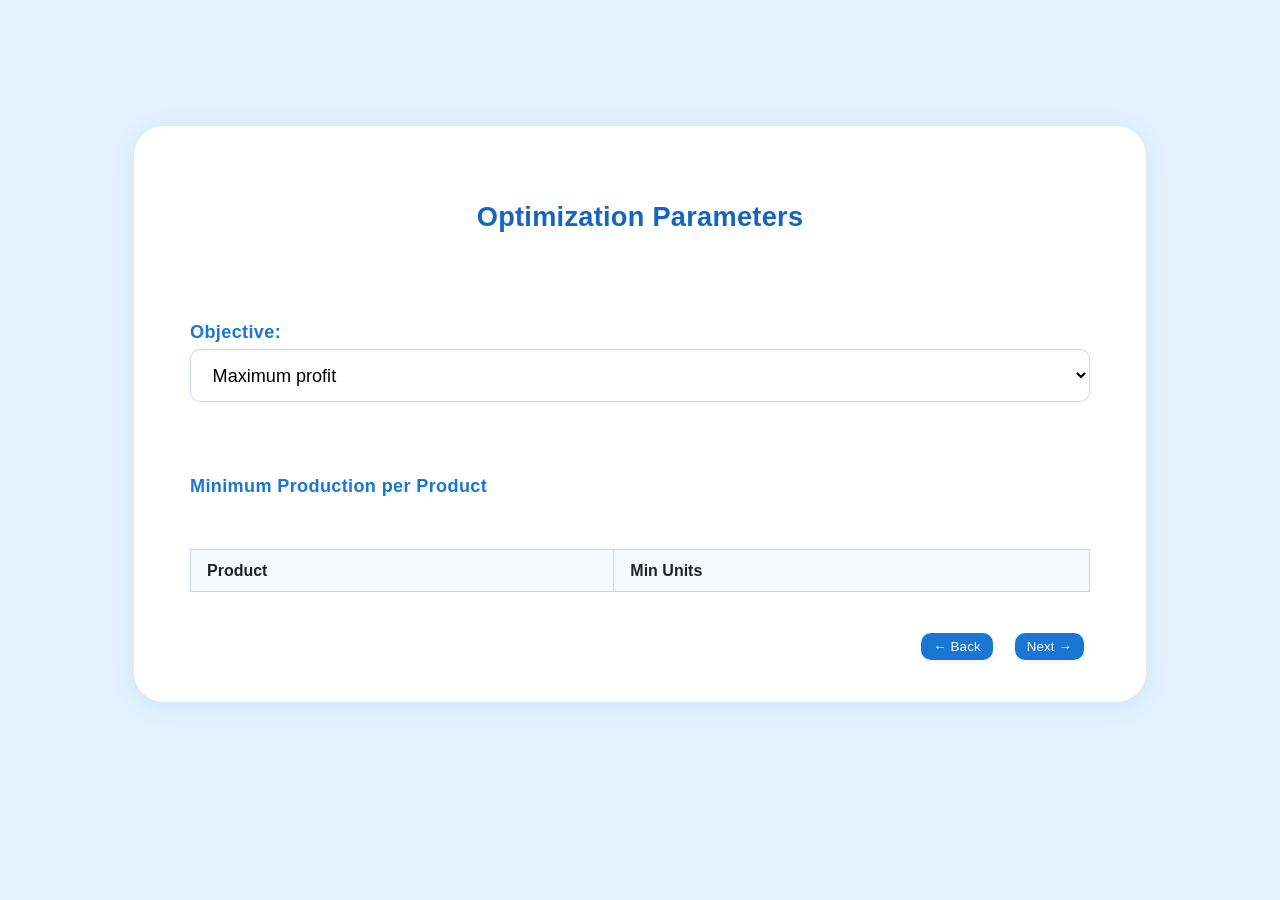
==== version 2/parameters.html @ d3a7b83c "multi page addition split the app into version 2 for multi page addition" ====
<!DOCTYPE html>
<html lang="en">
<head>
  <meta charset="UTF-8">
  <title>Optimization Parameters</title>
  <link rel="stylesheet" href="style.css">
</head>
<body>
  <div id="app-root">
    <div class="material-card">
      <h1 class="app-content-title">Optimization Parameters</h1>

      <label class="form-section-title">
        Objective:
        <select id="objective">
          <option value="maxProfit">Maximum profit</option>
          <option value="minInventory">Minimum inventory use</option>
          <option value="maxInventory">Maximum inventory use</option>
          <option value="minCarbon">Minimum carbon footprint</option>
        </select>
      </label>

      <h2 class="form-section-title">Minimum Production per Product</h2>
      <table id="constraintsTable">
        <thead>
          <tr>
            <th>Product</th>
            <th>Min Units</th>
          </tr>
        </thead>
        <tbody></tbody>
      </table>

		<div style="display: flex; gap: 1rem; justify-content: flex-end; width: 100%;">
			<button id="back-to-products-btn" class="selector-btn">← Back</button>
			<button id="apply-parameters-btn" class="selector-btn">Next →</button>
		</div>

    </div>
  </div>

  <script src="parameters.js"></script>
</body>
</html>
---- version 2/style.css ----
:root {
  --primary-blue: #1976d2;
  --primary-blue-dark: #1565c0;
  --primary-blue-light: #e3f2fd;
  --primary-accent: #2196f3;
  --surface: #fff;
  --on-primary: #fff;
  --on-surface: #222;
  --danger: #e43f5a;
  --danger-hover: #b90e2b;
  --card-shadow: 0 4px 24px 0 rgba(25, 118, 210, 0.10);
}

body {
  background: var(--primary-blue-light);
  font-family: 'Roboto', Arial, sans-serif;
  margin: 0;
  min-height: 100vh;
  color: var(--on-surface);
  box-sizing: border-box;
}

#app-root {
  min-height: 92vh;
  display: flex;
  flex-direction: column;
  align-items: center;
  justify-content: center;
}

.material-card {
  background: var(--surface);
  border-radius: 30px;
  box-shadow: var(--card-shadow);
  padding: 3.5rem 3.5rem 2.6rem 3.5rem;
  min-width: 340px;
  max-width: 900px;
  width: 100%;
  display: flex;
  flex-direction: column;
  align-items: center;
  gap: 2.2rem;
  position: relative;
}

.tool-usage-note {
  background: #fffde7;
  color: #5d5d00;
  border-radius: 16px;
  border: 1.5px solid #ffe082;
  box-shadow: 0 2px 10px 0 rgba(25, 118, 210, 0.06);
  padding: 1.45rem 1.3rem 1.25rem 1.3rem;
  font-size: 1.07rem;
  width: 100%;
  max-width: 900px;
  text-align: left;
  margin: 2.1rem auto 0 auto;
  line-height: 1.57;
  letter-spacing: 0.01em;
}

.app-content-title {
  font-size: 1.7rem;
  font-weight: 800;
  color: var(--primary-blue-dark);
  margin-bottom: 2.1rem;
  text-align: center;
  letter-spacing: 0.01em;
}

.form-section-title {
  color: var(--primary-blue);
  font-weight: 700;
  font-size: 1.13rem;
  margin-bottom: 1.1rem;
  margin-top: 2.2rem;
  width: 100%;
  text-align: left;
  letter-spacing: 0.02em;
}

.form-section-title:first-of-type {
  margin-top: 1.3rem;
}

.divider {
  border: none;
  border-top: 1.8px solid #e3eaf4;
  margin: 2.2rem 0 2.2rem 0;
  width: 100%;
}

table {
  width: 100%;
  border-collapse: collapse;
}

th,
td {
  border: 1px solid #c6d7ee;
  padding: 0.7rem 1rem;
  background: #f6faff;
  text-align: left;
}

button,
input[type="file"],
select {
  margin-right: 6px;
  margin-top: 6px;
}

button {
  padding: 6px 12px;
  cursor: pointer;
  border: none;
  border-radius: 10px;
  background: var(--primary-blue);
  color: var(--on-primary);
  letter-spacing: 0.01em;
  box-shadow: 0 2px 8px 0 rgba(25, 118, 210, 0.08);
  transition: background 0.18s;
}

button:hover:not(:disabled) {
  background: var(--primary-accent);
}

input,
select {
  padding: 0.9rem 1.1rem;
  font-size: 1.13rem;
  border: 1.7px solid #c6d7ee;
  border-radius: 10px;
  width: 100%;
  box-sizing: border-box;
  background: #fff;
  transition: border 0.2s, box-shadow 0.2s;
}

input:focus,
select:focus {
  border-color: var(--primary-blue);
  box-shadow: 0 2px 8px 0 #bbdefb66;
}

.back-btn {
  background: none;
  color: var(--primary-blue-dark);
  font-size: 1rem;
  padding: 0.5rem 0;
  display: flex;
  align-items: center;
  align-self: flex-start;
  margin-bottom: 0.7rem;
  font-weight: 500;
  transition: color 0.18s;
}

.back-btn .material-icons {
  font-size: 1.2rem;
  margin-right: 0.3rem;
}

.back-btn:hover {
  color: var(--primary-accent);
}

.footer {
  text-align: center;
  color: #8fa5c5;
  margin: 2rem 0 1rem 0;
  font-size: 0.97rem;
  letter-spacing: 0.05em;
}

@media (max-width: 1000px) {
  .material-card,
  .tool-usage-note {
    max-width: 98vw;
    box-sizing: border-box;
    padding-left: 0.6rem;
    padding-right: 0.6rem;
  }
}

@media (max-width: 700px) {
  .material-card,
  .tool-usage-note {
    padding: 1.3rem 0.6rem 1rem 0.6rem;
    min-width: unset;
    max-width: 98vw;
    border-radius: 0;
  }

  .app-content-title {
    font-size: 1.13rem;
  }

  .tool-usage-note {
    font-size: 0.98rem;
  }
}

.remove-btn {
  background: none;
  border: none;
  font-size: 1.2rem;
  color: var(--danger);
  cursor: pointer;
  padding: 0.2rem 0.6rem;
  transition: color 0.2s;
}
.remove-btn:hover {
  color: var(--danger-hover);
}
.selector-btn {
  display: flex;
  align-items: center;
  justify-content: center;
  gap: 0.4rem;
}

.dual-pane {
  display: flex;
  gap: 2rem;
  width: 100%;
  justify-content: space-between;
  flex-wrap: wrap;
}

.pane {
  background: #f6faff;
  border-radius: 20px;
  padding: 2rem;
  box-shadow: 0 2px 14px rgba(25, 118, 210, 0.08);
  flex: 1 1 400px;
  min-width: 300px;
  box-sizing: border-box;
}

.pane-left {
  max-width: 520px;
}

.pane-right {
  max-width: 340px;
}

@media (max-width: 800px) {
  .dual-pane {
    flex-direction: column;
  }
}
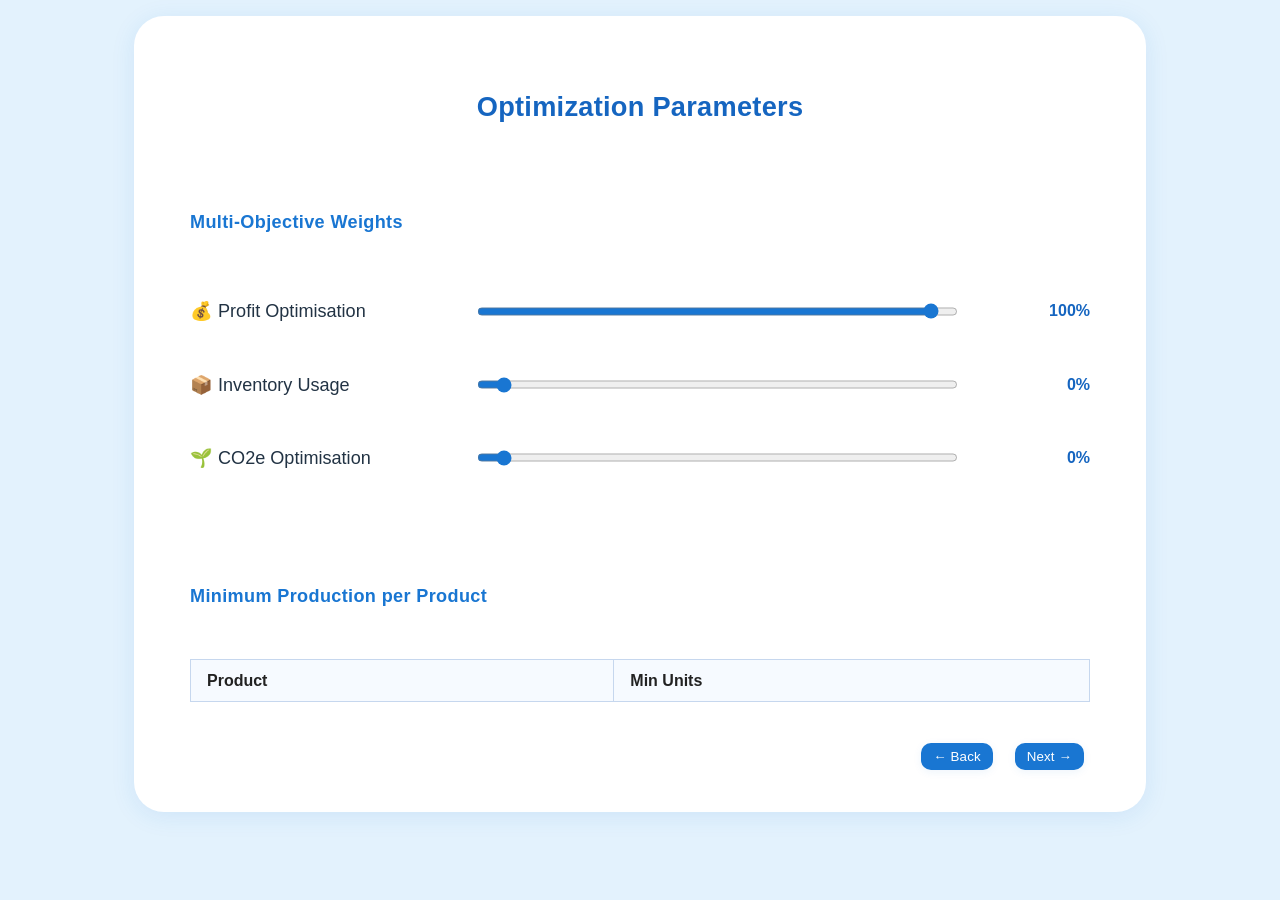
==== commit 9d949116: "Multi objective selection multi objective weighted selection added" ====
--- a/version 2/parameters.html
+++ b/version 2/parameters.html
@@ -9,16 +9,25 @@
   <div id="app-root">
     <div class="material-card">
       <h1 class="app-content-title">Optimization Parameters</h1>
-
-      <label class="form-section-title">
-        Objective:
-        <select id="objective">
-          <option value="maxProfit">Maximum profit</option>
-          <option value="minInventory">Minimum inventory use</option>
-          <option value="maxInventory">Maximum inventory use</option>
-          <option value="minCarbon">Minimum carbon footprint</option>
-        </select>
-      </label>
+	  
+		<h2 class="form-section-title">Multi-Objective Weights</h2>
+		<div class="slider-form">
+			<div class="slider-row">
+				<label for="weight-profit">💰 Profit Optimisation</label>
+				<input type="range" id="weight-profit" min="0" max="100" value="100" oninput="updateLabel('profit')">
+				<span id="label-profit">100%</span>
+			</div>
+			<div class="slider-row">
+				<label for="weight-inventory">📦 Inventory Usage</label>
+				<input type="range" id="weight-inventory" min="0" max="100" value="0" oninput="updateLabel('inventory')">
+				<span id="label-inventory">0%</span>
+			</div>
+			<div class="slider-row">
+				<label for="weight-carbon">🌱 CO2e Optimisation</label>
+				<input type="range" id="weight-carbon" min="0" max="100" value="0" oninput="updateLabel('carbon')">
+				<span id="label-carbon">0%</span>
+			</div>
+		</div>
 
       <h2 class="form-section-title">Minimum Production per Product</h2>
       <table id="constraintsTable">
--- a/version 2/style.css
+++ b/version 2/style.css
@@ -251,4 +251,38 @@
   .dual-pane {
     flex-direction: column;
   }
+}
+
+.slider-form {
+  display: flex;
+  flex-direction: column;
+  gap: 1.4rem;
+  width: 100%;
+  margin-bottom: 2rem;
+}
+
+.slider-row {
+  display: flex;
+  align-items: center;
+  gap: 1.2rem;
+}
+
+.slider-row label {
+  flex: 1.2;
+  font-size: 1.13rem;
+  font-weight: 500;
+  color: #234;
+  text-align: left;
+}
+
+.slider-row input[type="range"] {
+  flex: 2;
+  accent-color: var(--primary-blue);
+}
+
+.slider-row span {
+  flex: 0.5;
+  font-weight: 600;
+  color: var(--primary-blue-dark);
+  text-align: right;
 }
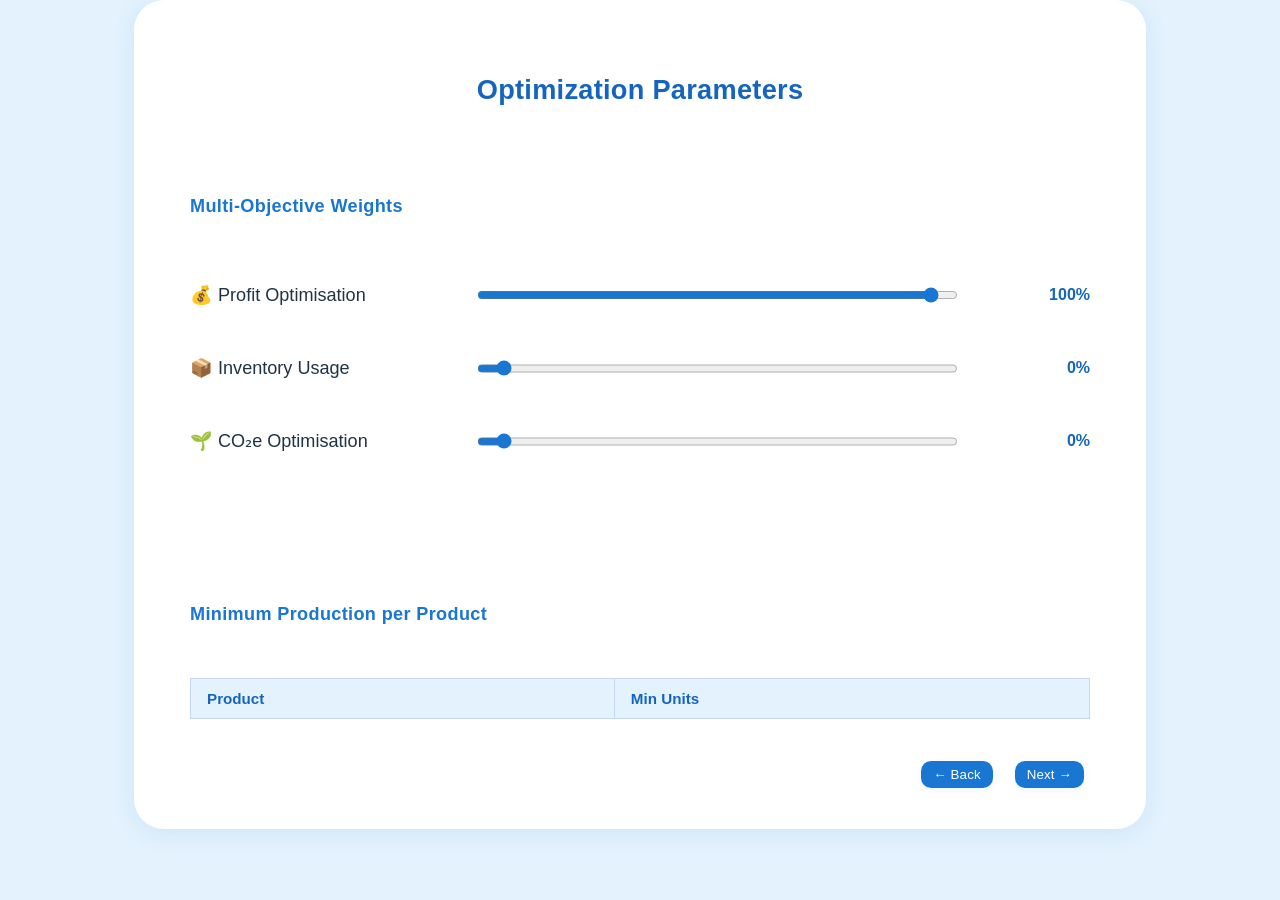
==== commit 1e5ad14e: "update calculation and dynamic update logic" ====
--- a/version 2/parameters.html
+++ b/version 2/parameters.html
@@ -9,25 +9,28 @@
   <div id="app-root">
     <div class="material-card">
       <h1 class="app-content-title">Optimization Parameters</h1>
-	  
-		<h2 class="form-section-title">Multi-Objective Weights</h2>
-		<div class="slider-form">
-			<div class="slider-row">
-				<label for="weight-profit">💰 Profit Optimisation</label>
-				<input type="range" id="weight-profit" min="0" max="100" value="100" oninput="updateLabel('profit')">
-				<span id="label-profit">100%</span>
-			</div>
-			<div class="slider-row">
-				<label for="weight-inventory">📦 Inventory Usage</label>
-				<input type="range" id="weight-inventory" min="0" max="100" value="0" oninput="updateLabel('inventory')">
-				<span id="label-inventory">0%</span>
-			</div>
-			<div class="slider-row">
-				<label for="weight-carbon">🌱 CO2e Optimisation</label>
-				<input type="range" id="weight-carbon" min="0" max="100" value="0" oninput="updateLabel('carbon')">
-				<span id="label-carbon">0%</span>
-			</div>
-		</div>
+
+      <h2 class="form-section-title">Multi-Objective Weights</h2>
+      <div class="slider-form">
+        <div class="slider-row">
+          <label for="weight-profit">💰 Profit Optimisation</label>
+          <input type="range" id="weight-profit" min="0" max="100" value="100" oninput="updateLabel('profit')">
+          <span id="label-profit">100%</span>
+        </div>
+        <div class="slider-row">
+          <label for="weight-inventory">📦 Inventory Usage</label>
+          <input type="range" id="weight-inventory" min="0" max="100" value="0" oninput="updateLabel('inventory')">
+          <span id="label-inventory">0%</span>
+        </div>
+        <div class="slider-row">
+          <label for="weight-carbon">🌱 CO₂e Optimisation</label>
+          <input type="range" id="weight-carbon" min="0" max="100" value="0" oninput="updateLabel('carbon')">
+          <span id="label-carbon">0%</span>
+        </div>
+      </div>
+
+      <!-- Optional summary box -->
+      <div id="weight-values" class="weight-summary-box"></div>
 
       <h2 class="form-section-title">Minimum Production per Product</h2>
       <table id="constraintsTable">
@@ -40,11 +43,10 @@
         <tbody></tbody>
       </table>
 
-		<div style="display: flex; gap: 1rem; justify-content: flex-end; width: 100%;">
-			<button id="back-to-products-btn" class="selector-btn">← Back</button>
-			<button id="apply-parameters-btn" class="selector-btn">Next →</button>
-		</div>
-
+      <div style="display: flex; gap: 1rem; justify-content: flex-end; width: 100%;">
+        <button id="back-to-products-btn" class="selector-btn">← Back</button>
+        <button id="apply-parameters-btn" class="selector-btn">Next →</button>
+      </div>
     </div>
   </div>
 
--- a/version 2/style.css
+++ b/version 2/style.css
@@ -285,4 +285,19 @@
   font-weight: 600;
   color: var(--primary-blue-dark);
   text-align: right;
-}+}
+
+input[type="number"],
+input[type="text"],
+select {
+  min-width: 80px;
+  padding: 0.6rem 0.8rem;
+  font-size: 1rem;
+}
+
+th {
+  font-weight: 600;
+  font-size: 0.95rem;
+  background: #e3f2fd;
+  color: #1565c0;
+}
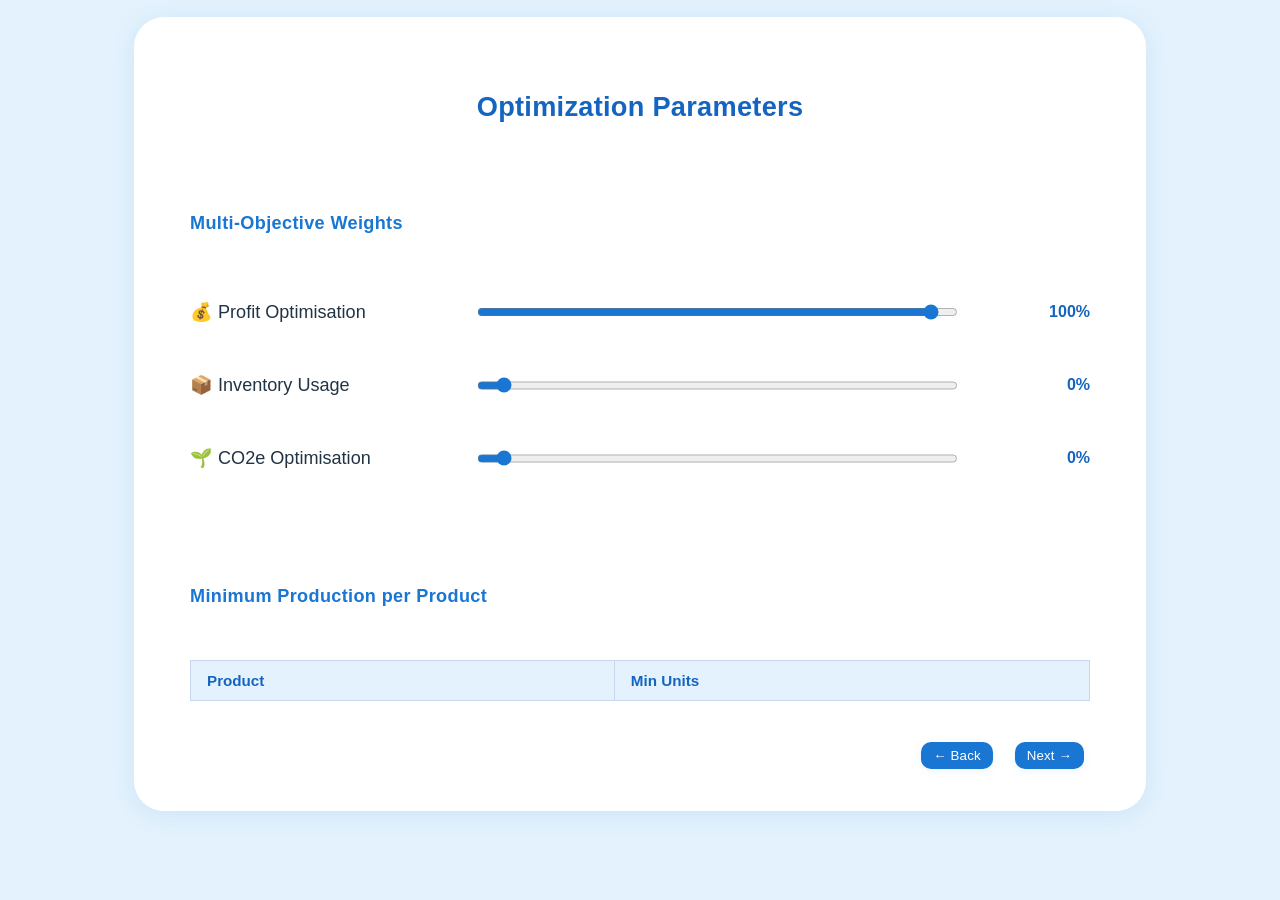
==== commit 5cac5512: "no change" ====
--- a/version 2/parameters.html
+++ b/version 2/parameters.html
@@ -9,28 +9,25 @@
   <div id="app-root">
     <div class="material-card">
       <h1 class="app-content-title">Optimization Parameters</h1>
-
-      <h2 class="form-section-title">Multi-Objective Weights</h2>
-      <div class="slider-form">
-        <div class="slider-row">
-          <label for="weight-profit">💰 Profit Optimisation</label>
-          <input type="range" id="weight-profit" min="0" max="100" value="100" oninput="updateLabel('profit')">
-          <span id="label-profit">100%</span>
-        </div>
-        <div class="slider-row">
-          <label for="weight-inventory">📦 Inventory Usage</label>
-          <input type="range" id="weight-inventory" min="0" max="100" value="0" oninput="updateLabel('inventory')">
-          <span id="label-inventory">0%</span>
-        </div>
-        <div class="slider-row">
-          <label for="weight-carbon">🌱 CO₂e Optimisation</label>
-          <input type="range" id="weight-carbon" min="0" max="100" value="0" oninput="updateLabel('carbon')">
-          <span id="label-carbon">0%</span>
-        </div>
-      </div>
-
-      <!-- Optional summary box -->
-      <div id="weight-values" class="weight-summary-box"></div>
+	  
+		<h2 class="form-section-title">Multi-Objective Weights</h2>
+		<div class="slider-form">
+			<div class="slider-row">
+				<label for="weight-profit">💰 Profit Optimisation</label>
+				<input type="range" id="weight-profit" min="0" max="100" value="100" oninput="updateLabel('profit')">
+				<span id="label-profit">100%</span>
+			</div>
+			<div class="slider-row">
+				<label for="weight-inventory">📦 Inventory Usage</label>
+				<input type="range" id="weight-inventory" min="0" max="100" value="0" oninput="updateLabel('inventory')">
+				<span id="label-inventory">0%</span>
+			</div>
+			<div class="slider-row">
+				<label for="weight-carbon">🌱 CO2e Optimisation</label>
+				<input type="range" id="weight-carbon" min="0" max="100" value="0" oninput="updateLabel('carbon')">
+				<span id="label-carbon">0%</span>
+			</div>
+		</div>
 
       <h2 class="form-section-title">Minimum Production per Product</h2>
       <table id="constraintsTable">
@@ -43,10 +40,11 @@
         <tbody></tbody>
       </table>
 
-      <div style="display: flex; gap: 1rem; justify-content: flex-end; width: 100%;">
-        <button id="back-to-products-btn" class="selector-btn">← Back</button>
-        <button id="apply-parameters-btn" class="selector-btn">Next →</button>
-      </div>
+		<div style="display: flex; gap: 1rem; justify-content: flex-end; width: 100%;">
+			<button id="back-to-products-btn" class="selector-btn">← Back</button>
+			<button id="apply-parameters-btn" class="selector-btn">Next →</button>
+		</div>
+
     </div>
   </div>
 
